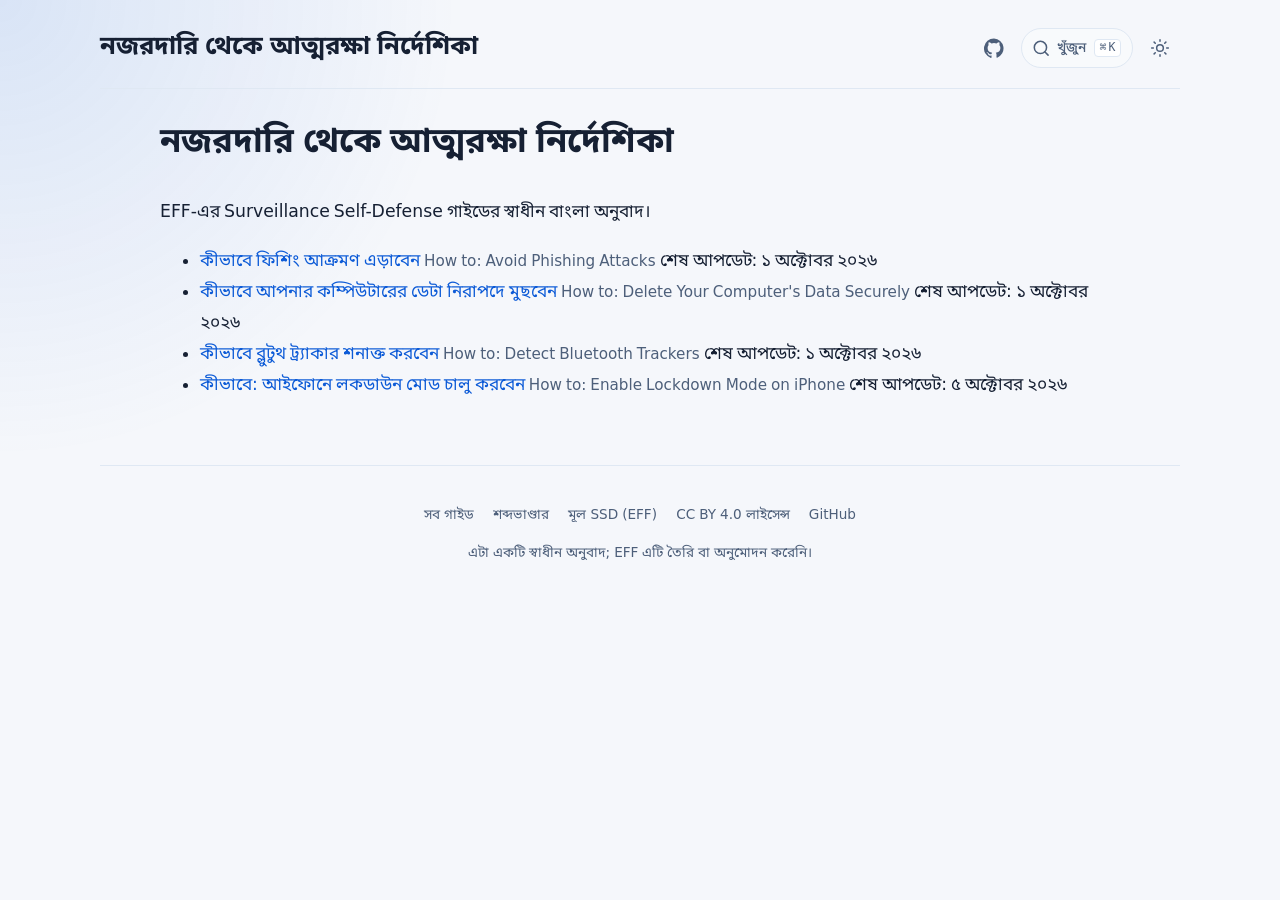
==== ssd/index.html @ c21fb2c7 "Update review and translation date formatting in HTML templates and CSS" ====
<!doctype html>
<html lang="bn">

<head>
  <meta charset="utf-8">
  <meta name="viewport" content="width=device-width, initial-scale=1">
  <title>নজরদারি থেকে আত্মরক্ষা নির্দেশিকা — বাংলা অনুবাদ</title>
  <meta name="description" content="EFF-এর Surveillance Self-Defense নির্দেশিকাগুলোর স্বাধীন বাংলা অনুবাদ।">
  <link rel="canonical" href="https://translation.samin-yasar.dev/ssd/">
  <link rel="stylesheet" href="/assets/style.css">
  <script>
    (() => {
      const savedTheme = localStorage.getItem("theme");
      const prefersDark = window.matchMedia("(prefers-color-scheme: dark)").matches;
      document.documentElement.dataset.theme = savedTheme || (prefersDark ? "dark" : "light");
    })();
  </script>
</head>

<body>
  <a class="skip-link" href="#main">মূল কনটেন্টে যান</a>
  <div class="site-shell">
    <header class="site-header" aria-label="সাইট নেভিগেশন">
      <div class="brand-block">
        <a class="brand" href="/ssd/">নজরদারি থেকে আত্মরক্ষা নির্দেশিকা</a>
      </div>
      <div class="header-actions">
        <a class="icon-link" href="https://github.com/Samin-yasar/translation/tree/main/ssd"
          aria-label="GitHub রিপোজিটরি" title="GitHub রিপোজিটরি">
          <svg viewBox="0 0 24 24" aria-hidden="true">
            <path
              d="M12 .5a12 12 0 0 0-3.79 23.39c.6.11.82-.26.82-.58v-2.25c-3.34.73-4.04-1.61-4.04-1.61-.55-1.39-1.34-1.76-1.34-1.76-1.09-.75.08-.74.08-.74 1.2.09 1.84 1.24 1.84 1.24 1.07 1.84 2.8 1.31 3.48 1 .11-.78.42-1.31.76-1.61-2.67-.3-5.47-1.34-5.47-5.95 0-1.31.47-2.38 1.24-3.22-.13-.3-.54-1.52.12-3.18 0 0 1.01-.32 3.3 1.23a11.5 11.5 0 0 1 6 0c2.29-1.55 3.3-1.23 3.3-1.23.66 1.66.25 2.88.12 3.18.77.84 1.24 1.91 1.24 3.22 0 4.62-2.8 5.64-5.48 5.94.43.37.81 1.1.81 2.22v3.29c0 .32.22.69.83.57A12 12 0 0 0 12 .5Z" />
          </svg>
        </a>
        <button class="theme-toggle" type="button" aria-label="ডার্ক থিম চালু করুন" title="ডার্ক থিম">
          <svg class="theme-icon theme-icon-sun" viewBox="0 0 24 24" aria-hidden="true">
            <circle cx="12" cy="12" r="4" />
            <path
              d="M12 2v2M12 20v2M4.93 4.93l1.41 1.41M17.66 17.66l1.41 1.41M2 12h2M20 12h2M4.93 19.07l1.41-1.41M17.66 6.34l1.41-1.41" />
          </svg>
          <svg class="theme-icon theme-icon-moon" viewBox="0 0 24 24" aria-hidden="true">
            <path d="M20.5 15.5A8.5 8.5 0 0 1 8.5 3.5 8.5 8.5 0 1 0 20.5 15.5Z" />
          </svg>
        </button>
      </div>
    </header>

    <main id="main" class="page-content">
      <h1>নজরদারি থেকে আত্মরক্ষা নির্দেশিকা</h1>
      <p class="intro">EFF-এর Surveillance Self-Defense গাইডের স্বাধীন বাংলা অনুবাদ।</p>

      <ul class="guide-list">
        <li>
          <a href="/ssd/how-avoid-phishing-attacks/">কীভাবে ফিশিং আক্রমণ এড়াবেন</a>
          <span class="english-title">How to: Avoid Phishing Attacks</span>
          <span class="date">শেষ আপডেট: ১ অক্টোবর ২০২৬</span>
        </li>
        <li>
          <a href="/ssd/how-to-delete-your-computers-data-securely/">কীভাবে আপনার কম্পিউটারের ডেটা নিরাপদে মুছবেন</a>
          <span class="english-title">How to: Delete Your Computer's Data Securely</span>
          <span class="date">শেষ আপডেট: ১ অক্টোবর ২০২৬</span>
        </li>
        <li>
          <a href="/ssd/how-to-detect-bluetooth-trackers/">কীভাবে ব্লুটুথ ট্র্যাকার শনাক্ত করবেন</a>
          <span class="english-title">How to: Detect Bluetooth Trackers</span>
          <span class="date">শেষ আপডেট: ১ অক্টোবর ২০২৬</span>
        </li>
        <li>
          <a href="/ssd/how-to-enable-lockdown-mode-on-iphone/">কীভাবে: আইফোনে লকডাউন মোড চালু করবেন</a>
          <span class="english-title">How to: Enable Lockdown Mode on iPhone</span>
          <span class="date">শেষ আপডেট: ৫ অক্টোবর ২০২৬</span>
        </li>
      </ul>
    </main>

    <footer>
      <ul class="footer-nav" aria-label="ফুটার নেভিগেশন">
        <li><a href="/ssd/">সব গাইড</a></li>
        <li><a href="/ssd/glossary/">শব্দভাণ্ডার</a></li>
        <li><a href="https://ssd.eff.org/" rel="noopener noreferrer">মূল SSD (EFF)</a></li>
        <li><a href="https://creativecommons.org/licenses/by/4.0/" rel="noopener noreferrer">CC BY 4.0 লাইসেন্স</a></li>
        <li><a href="https://github.com/Samin-yasar/translation" rel="noopener noreferrer">GitHub</a></li>
      </ul>
      <p>এটা একটি স্বাধীন অনুবাদ; EFF এটি তৈরি বা অনুমোদন করেনি।</p>
    </footer>
  </div>
  <script src="/assets/main.js"></script>
</body>

</html>
---- assets/style.css ----
@font-face {
  font-family: "Noto Sans Bengali";
  src: url("/assets/fonts/noto-sans-bengali.woff2") format("woff2");
  font-display: swap;
  font-style: normal;
  font-weight: 400;
}

@font-face {
  font-family: "Noto Sans Bengali";
  src: url("/assets/fonts/noto-sans-bengali.woff2") format("woff2");
  font-display: swap;
  font-style: normal;
  font-weight: 500;
}

@font-face {
  font-family: "Noto Sans Bengali";
  src: url("/assets/fonts/noto-sans-bengali.woff2") format("woff2");
  font-display: swap;
  font-style: normal;
  font-weight: 600;
}

@font-face {
  font-family: "Noto Sans Bengali";
  src: url("/assets/fonts/noto-sans-bengali.woff2") format("woff2");
  font-display: swap;
  font-style: normal;
  font-weight: 700;
}

:root {
  color-scheme: light;
  --bg: #f5f7fb;
  --bg-strong: #edf3ff;
  --surface: #ffffff;
  --surface-alt: #f8fafc;
  --text: #162033;
  --muted: #4d5f7a;
  --accent: #0d5bd7;
  --accent-strong: #0b43a8;
  --accent-soft: rgba(13, 91, 215, 0.08);
  --rule: #dfe8f3;
  --chip: #ebf1ff;
  --shadow: 0 18px 45px rgba(20, 31, 56, 0.08);
  --body-glow: rgba(13, 91, 215, 0.12);
  --radius: 18px;
  --font-bengali: "Noto Sans Bengali", "Kohinoor Bangla", "Bangla Sangam MN", "Bangla MN", "Nirmala UI", "Vrinda", "Shonar Bangla", system-ui, -apple-system, BlinkMacSystemFont, "Segoe UI", Roboto, sans-serif;
}

:root[data-theme="dark"] {
  color-scheme: dark;
  --bg: #0b0b0c;
  --bg-strong: #141416;
  --surface: #151517;
  --surface-alt: #1c1c1f;
  --text: #f1f1f3;
  --muted: #b6b6bd;
  --accent: #b7bdff;
  --accent-strong: #d4d7ff;
  --accent-soft: rgba(255, 255, 255, 0.08);
  --rule: #35353b;
  --chip: #292930;
  --shadow: 0 18px 45px rgba(0, 0, 0, 0.24);
  --body-glow: rgba(255, 255, 255, 0.035);
}

* { box-sizing: border-box; }

html {
  background: var(--bg);
  scroll-behavior: smooth;
}

body {
  margin: 0;
  color: var(--text);
  background:
    radial-gradient(circle at top left, var(--body-glow), transparent 32%),
    var(--bg);
  font-family: var(--font-bengali);
  font-size: 1.08rem;
  line-height: 1.8;
  text-rendering: optimizeLegibility;
  -webkit-font-smoothing: antialiased;
  -moz-osx-font-smoothing: grayscale;
}

img { max-width: 100%; }

a {
  color: var(--accent);
  text-decoration: none;
}

a:hover { text-decoration: underline; }

a:focus-visible {
  outline: 3px solid var(--accent);
  outline-offset: 3px;
}

.skip-link {
  position: absolute;
  left: -9999px;
  top: 1rem;
  padding: .7rem .9rem;
  background: var(--surface);
  border: 1px solid var(--rule);
  border-radius: 10px;
  z-index: 10;
}
.skip-link:focus { left: 1rem; }

.site-shell {
  max-width: 1120px;
  margin: 0 auto;
  padding: 1.25rem 1.25rem 4rem;
}

.site-header {
  display: flex;
  justify-content: space-between;
  align-items: center;
  gap: 1rem;
  padding: 0.5rem 0 1.25rem;
  border-bottom: 1px solid var(--rule);
}

.header-actions {
  display: flex;
  align-items: center;
  gap: 0.45rem;
}

.icon-link,
.theme-toggle {
  display: inline-flex;
  width: 2.5rem;
  height: 2.5rem;
  align-items: center;
  justify-content: center;
  padding: 0;
  color: var(--muted);
  background: transparent;
  border: 1px solid transparent;
  border-radius: 999px;
  cursor: pointer;
  transition: color 0.2s ease, background 0.2s ease, border-color 0.2s ease;
}

.icon-link:hover,
.theme-toggle:hover {
  color: var(--text);
  background: var(--accent-soft);
  border-color: var(--rule);
  text-decoration: none;
}

.icon-link svg,
.theme-toggle svg {
  width: 1.25rem;
  height: 1.25rem;
  fill: currentColor;
}

.theme-toggle svg {
  fill: none;
  stroke: currentColor;
  stroke-linecap: round;
  stroke-linejoin: round;
  stroke-width: 1.8;
}

.theme-icon-moon { display: none; }
:root[data-theme="dark"] .theme-icon-sun { display: none; }
:root[data-theme="dark"] .theme-icon-moon { display: block; }

.brand-block {
  display: flex;
  flex-direction: column;
  gap: 0.25rem;
}

.brand {
  color: var(--text);
  font-size: clamp(1.2rem, 2vw, 1.9rem);
  font-weight: 700;
  line-height: 1.2;
  text-decoration: none;
}

.tagline {
  margin: 0;
  color: var(--muted);
  font-size: 0.9rem;
}

.site-nav {
  display: flex;
  flex-wrap: wrap;
  gap: 0.8rem;
  align-items: center;
}

.site-nav a {
  color: var(--muted);
  font-size: 0.95rem;
  font-weight: 600;
  padding: 0.5rem 0.8rem;
  border-radius: 999px;
  transition: background 0.2s ease, color 0.2s ease;
}

.site-nav a:hover {
  background: var(--accent-soft);
  color: var(--accent-strong);
  text-decoration: none;
}

.page-content {
  max-width: 960px;
  margin: 0 auto;
}

.hero {
  display: grid;
  grid-template-columns: 1.4fr 0.8fr;
  gap: 2rem;
  padding: 2.5rem 0 1.5rem;
  align-items: center;
}

.hero-copy h1 {
  margin: 0 0 0.8rem;
  font-size: clamp(2.1rem, 4vw, 3.6rem);
  line-height: 1.15;
  letter-spacing: -0.04em;
}

.lead {
  margin: 0;
  color: var(--muted);
  font-size: 1.08rem;
  max-width: 60ch;
}

.hero-panel {
  background: linear-gradient(180deg, var(--surface), var(--surface-alt));
  border: 1px solid var(--rule);
  border-radius: var(--radius);
  box-shadow: var(--shadow);
  padding: 1.2rem 1.25rem;
}

.panel-label {
  display: inline-block;
  margin-bottom: 0.8rem;
  padding: 0.4rem 0.7rem;
  background: var(--chip);
  color: var(--accent-strong);
  border-radius: 999px;
  font-size: 0.8rem;
  font-weight: 700;
}

.hero-panel ul {
  margin: 0;
  padding-left: 1.2rem;
  color: var(--muted);
}

.hero-panel li + li { margin-top: 0.55rem; }

.section {
  padding-top: 2rem;
}

.section-header {
  display: flex;
  justify-content: space-between;
  align-items: end;
  gap: 1rem;
  margin-bottom: 1rem;
}

.section-header h2 {
  margin: 0;
  font-size: clamp(1.6rem, 2vw, 2.1rem);
}

.section-subtitle {
  margin: 0;
  color: var(--muted);
}

.guide-grid {
  display: grid;
  grid-template-columns: repeat(auto-fit, minmax(260px, 1fr));
  gap: 1.1rem;
}

.guide-card {
  display: flex;
  flex-direction: column;
  gap: 0.8rem;
  padding: 1.2rem 1.15rem;
  border: 1px solid var(--rule);
  border-radius: var(--radius);
  background: rgba(255, 255, 255, 0.6);
  box-shadow: 0 10px 24px rgba(14, 29, 53, 0.04);
}

.guide-card-header {
  display: flex;
  justify-content: space-between;
  align-items: center;
  gap: 0.75rem;
}

.pill {
  display: inline-flex;
  align-items: center;
  padding: 0.35rem 0.7rem;
  background: var(--chip);
  color: var(--accent-strong);
  border-radius: 999px;
  font-size: 0.78rem;
  font-weight: 700;
  letter-spacing: 0.01em;
}

.guide-card h3 {
  margin: 0;
  font-size: 1.25rem;
  line-height: 1.4;
}

.english-title {
  margin: 0;
  color: var(--muted);
  font-size: 0.95rem;
}

.guide-card ul {
  margin: 0;
  padding-left: 1.2rem;
  color: var(--muted);
  font-size: 0.92rem;
}

.guide-card li + li { margin-top: 0.4rem; }

.standards-grid {
  display: grid;
  grid-template-columns: 1fr 1fr;
  gap: 1rem;
}

.standard-card {
  padding: 1.2rem 1.15rem;
  border: 1px solid var(--rule);
  border-radius: var(--radius);
  background: var(--surface);
}

.standard-card h3 {
  margin: 0 0 0.5rem;
  font-size: 1.1rem;
}

.standard-card p {
  margin: 0;
  color: var(--muted);
}

.info-callout {
  margin-top: 1.2rem;
  padding: 1.1rem 1.2rem;
  background: var(--surface-alt);
  border: 1px solid var(--rule);
  border-radius: var(--radius);
}

.info-callout h3 {
  margin: 0 0 0.5rem;
}

code,
pre {
  font-family: "SFMono-Regular", "Consolas", monospace;
  font-size: 0.9rem;
}

pre {
  margin: 1rem 0 0;
  padding: 1rem 1.1rem;
  overflow-x: auto;
  border-radius: 12px;
  background: #0f172a;
  color: #e2e8f0;
  border: 1px solid rgba(148, 163, 184, 0.3);
}

main article {
  max-width: 760px;
  margin: 0 auto;
}

article h1,
article h2,
article h3 {
  line-height: 1.35;
  scroll-margin-top: 2rem;
}

article h1 {
  margin: 2.2rem 0 0.9rem;
  font-size: clamp(2rem, 5vw, 3rem);
}

article h2 {
  margin-top: 2.5rem;
  font-size: 1.55rem;
}

article h3 {
  margin-top: 2rem;
  font-size: 1.2rem;
}

.heading-anchor {
  display: inline-block;
  margin-left: 0.35rem;
  color: var(--muted);
  text-decoration: none;
  font-weight: 400;
  font-size: 0.85em;
  opacity: 0;
  transition: opacity 0.15s ease, color 0.15s ease;
  user-select: none;
}

article h1:hover .heading-anchor,
article h2:hover .heading-anchor,
article h3:hover .heading-anchor,
.heading-anchor:focus {
  opacity: 0.75;
}

.heading-anchor:hover {
  opacity: 1;
  color: var(--accent-strong);
  text-decoration: none;
}

@media (hover: none) {
  .heading-anchor {
    opacity: 0.6;
  }
}

.metadata {
  margin: 0 0 2.1rem;
  padding: 1rem 1.15rem;
  background: rgba(13, 91, 215, 0.04);
  border: 1px solid var(--rule);
  border-left: 4px solid var(--accent);
  border-radius: 12px;
  line-height: 1.7;
}

.metadata p { margin: 0.2rem 0; }
.metadata strong { color: var(--text); }

article p,
article ul,
article ol,
article blockquote {
  margin: 1.1rem 0;
}

article ul,
article ol {
  padding-left: 1.4rem;
}

article blockquote {
  margin-left: 0;
  padding: 0.5rem 1rem;
  border-left: 4px solid var(--accent);
  background: rgba(13, 91, 215, 0.04);
  color: var(--muted);
}

/* Callout boxes — EFF SSD-style warning and tip paragraphs */
.callout {
  margin: 1.4rem 0;
  padding: 0.9rem 1.1rem 0.9rem 1rem;
  border-radius: 10px;
  border-left: 4px solid;
  line-height: 1.75;
  font-size: 0.97rem;
}

.callout-label {
  display: inline-flex;
  align-items: center;
  gap: 0.35rem;
  font-size: 0.78rem;
  font-weight: 700;
  letter-spacing: 0.06em;
  text-transform: uppercase;
  margin-bottom: 0.45rem;
}

.callout-label svg {
  width: 0.95rem;
  height: 0.95rem;
  flex-shrink: 0;
}

.callout.warning {
  border-color: #d97706;
  background: rgba(251, 191, 36, 0.07);
  color: var(--text);
}

.callout.warning .callout-label {
  color: #b45309;
}

:root[data-theme="dark"] .callout.warning {
  border-color: #f59e0b;
  background: rgba(245, 158, 11, 0.08);
}

:root[data-theme="dark"] .callout.warning .callout-label {
  color: #fbbf24;
}

.callout.tip {
  border-color: var(--accent);
  background: rgba(13, 91, 215, 0.05);
  color: var(--text);
}

.callout.tip .callout-label {
  color: var(--accent-strong);
}

:root[data-theme="dark"] .callout.tip {
  border-color: var(--accent);
  background: rgba(183, 189, 255, 0.07);
}

:root[data-theme="dark"] .callout.tip .callout-label {
  color: var(--accent);
}

/* Review date meta row & tags */
.meta-group {
  display: flex;
  flex-wrap: wrap;
  align-items: center;
  gap: 0.5rem;
  margin: 0 0 1.5rem;
}

.meta-group .review-meta,
.review-meta {
  display: inline-flex;
  align-items: center;
  gap: 0.5rem;
  margin: 0 0 1.5rem;
  padding: 0.3rem 0.75rem;
  background: var(--surface-alt);
  border: 1px solid var(--rule);
  border-radius: 999px;
  font-size: 0.85rem;
  color: var(--muted);
  line-height: 1.4;
}

.meta-group .review-meta {
  margin: 0;
}

.review-meta strong {
  color: var(--text);
  font-weight: 600;
}

/* Glossary terms — dotted underline on technical terms */
.glossary-term {
  position: relative;
  display: inline;
  border-bottom: 1.5px dotted var(--accent);
  color: inherit;
  text-decoration: none;
  cursor: help;
  transition: color 0.15s ease, border-color 0.15s ease, background-color 0.15s ease;
  border-radius: 2px;
}

.glossary-term:hover,
.glossary-term:focus-visible,
.glossary-term.active {
  border-bottom: 1.5px solid var(--accent);
  color: var(--accent);
  background-color: var(--accent-soft);
  outline: none;
}

/* Floating custom tooltip popover */
.glossary-tooltip {
  position: absolute;
  z-index: 1000;
  max-width: 320px;
  min-width: 180px;
  padding: 0.7rem 0.95rem;
  font-size: 0.88rem;
  line-height: 1.55;
  font-weight: normal;
  font-style: normal;
  color: var(--text);
  background: var(--surface);
  border: 1px solid var(--rule);
  border-radius: 12px;
  box-shadow: 0 12px 35px rgba(0, 0, 0, 0.18);
  pointer-events: auto;
  opacity: 0;
  visibility: hidden;
  transform: translateY(6px) scale(0.98);
  transition: opacity 0.18s cubic-bezier(0.16, 1, 0.3, 1), transform 0.18s cubic-bezier(0.16, 1, 0.3, 1), visibility 0.18s ease;
}

.glossary-tooltip.visible {
  opacity: 1;
  visibility: visible;
  transform: translateY(0) scale(1);
}

.glossary-tooltip::before {
  content: "";
  position: absolute;
  width: 10px;
  height: 10px;
  background: var(--surface);
  border: 1px solid var(--rule);
  transform: rotate(45deg);
}

.glossary-tooltip[data-placement="top"]::before {
  bottom: -6px;
  left: calc(var(--arrow-offset, 50%) - 5px);
  border-top: none;
  border-left: none;
}

.glossary-tooltip[data-placement="bottom"]::before {
  top: -6px;
  left: calc(var(--arrow-offset, 50%) - 5px);
  border-bottom: none;
  border-right: none;
}

.glossary-tooltip-header {
  display: flex;
  align-items: center;
  gap: 0.35rem;
  font-size: 0.76rem;
  font-weight: 700;
  color: var(--accent);
  margin-bottom: 0.3rem;
  letter-spacing: 0.02em;
}

.glossary-tooltip-icon {
  width: 14px;
  height: 14px;
  flex-shrink: 0;
}

.glossary-tooltip-body {
  color: var(--text);
  font-size: 0.88rem;
  line-height: 1.55;
}

.disclaimer {
  margin-top: 3rem;
  padding-top: 1rem;
  border-top: 1px solid var(--rule);
  color: var(--muted);
  font-size: 0.95rem;
}

.pagination {
  display: flex;
  justify-content: space-between;
  gap: 1rem;
  max-width: 760px;
  margin: 2.5rem auto 0;
}

.pagination-top {
  margin-top: 1.5rem;
  margin-bottom: 0.5rem;
}

.pagination a:last-child { text-align: right; }

/* 404 Error Page */
.not-found-page {
  display: flex;
  justify-content: center;
  align-items: center;
  min-height: 55vh;
  padding: 2.5rem 1rem;
}

.not-found-card {
  max-width: 620px;
  width: 100%;
  padding: 2.8rem 2.2rem;
  background: var(--surface);
  border: 1px solid var(--rule);
  border-radius: var(--radius);
  box-shadow: var(--shadow);
  text-align: center;
}

.not-found-badge {
  display: inline-block;
  padding: 0.35rem 0.95rem;
  background: var(--chip);
  color: var(--accent);
  font-size: 0.95rem;
  font-weight: 700;
  border-radius: 999px;
  letter-spacing: 0.04em;
  margin-bottom: 1.2rem;
}

.not-found-title {
  margin: 0 0 0.8rem;
  font-size: clamp(1.8rem, 4vw, 2.4rem);
  line-height: 1.25;
}

.not-found-desc {
  margin: 0 0 1.6rem;
  color: var(--muted);
  font-size: 1.05rem;
  line-height: 1.7;
}

.not-found-en {
  margin: 1.5rem 0 2rem;
  padding-top: 1.4rem;
  border-top: 1px solid var(--rule);
}

.not-found-en-title {
  margin: 0 0 0.4rem;
  font-size: 1.15rem;
  font-weight: 600;
  color: var(--text);
}

.not-found-en p {
  margin: 0;
  color: var(--muted);
  font-size: 0.95rem;
  line-height: 1.6;
}

.not-found-actions {
  display: flex;
  justify-content: center;
  flex-wrap: wrap;
  gap: 0.85rem;
  margin-top: 1.8rem;
}

.btn {
  display: inline-flex;
  align-items: center;
  justify-content: center;
  gap: 0.5rem;
  padding: 0.7rem 1.4rem;
  font-size: 0.98rem;
  font-weight: 600;
  border-radius: 10px;
  text-decoration: none;
  transition: all 0.2s ease;
  cursor: pointer;
}

.btn-primary {
  background: var(--accent);
  color: #ffffff;
  border: 1px solid var(--accent);
}

.btn-primary:hover {
  background: var(--accent-strong);
  border-color: var(--accent-strong);
  color: #ffffff;
  text-decoration: none;
  transform: translateY(-1px);
}

:root[data-theme="dark"] .btn-primary {
  color: #0b0b0c;
  background: var(--accent);
  border-color: var(--accent);
}

:root[data-theme="dark"] .btn-primary:hover {
  background: var(--accent-strong);
  color: #0b0b0c;
  border-color: var(--accent-strong);
}

.btn-outline {
  background: transparent;
  color: var(--text);
  border: 1px solid var(--rule);
}

.btn-outline:hover {
  background: var(--accent-soft);
  border-color: var(--accent);
  color: var(--accent);
  text-decoration: none;
  transform: translateY(-1px);
}

footer {
  margin-top: 4rem;
  padding-top: 1.5rem;
  border-top: 1px solid var(--rule);
  color: var(--muted);
  font-size: 0.85rem;
  line-height: 1.8;
  text-align: center;
}

.footer-nav {
  display: flex;
  justify-content: center;
  flex-wrap: wrap;
  gap: 0.3rem 1.2rem;
  margin-bottom: 0.75rem;
  padding: 0;
  list-style: none;
}

.footer-nav a {
  color: var(--muted);
  text-decoration: none;
  font-size: 0.85rem;
}

.footer-nav a:hover {
  color: var(--accent);
  text-decoration: underline;
}

.footer-sep {
  color: var(--rule);
  user-select: none;
}

@media (max-width: 760px) {
  .hero,
  .standards-grid {
    grid-template-columns: 1fr;
  }

  .site-header {
    flex-direction: column;
    align-items: flex-start;
  }

  .section-header {
    flex-direction: column;
    align-items: flex-start;
  }
}

@media (max-width: 560px) {
  .site-shell { padding-left: 1rem; padding-right: 1rem; }
  .pagination { display: block; }
  .pagination a { display: block; margin: 0.5rem 0; }
  .pagination a:last-child { text-align: left; }
}

/* ─────────────────────────────────────────────────────────────
   Local In-Browser Search Styles (Scoped to SSD)
   ───────────────────────────────────────────────────────────── */

.search-trigger {
  display: inline-flex;
  align-items: center;
  gap: 0.45rem;
  padding: 0.35rem 0.65rem 0.35rem 0.6rem;
  color: var(--muted);
  background: var(--surface-alt);
  border: 1px solid var(--rule);
  border-radius: 999px;
  cursor: pointer;
  font-family: inherit;
  font-size: 0.85rem;
  transition: all 0.2s ease;
  height: 2.5rem;
}

.search-trigger:hover {
  color: var(--text);
  background: var(--accent-soft);
  border-color: var(--accent);
}

.search-trigger svg {
  width: 1.15rem;
  height: 1.15rem;
  stroke: currentColor;
  stroke-width: 2;
  fill: none;
  stroke-linecap: round;
  stroke-linejoin: round;
}

.search-trigger-text {
  font-size: 0.86rem;
  font-weight: 500;
}

.search-hint {
  display: inline-flex;
  align-items: center;
  gap: 2px;
  font-size: 0.72rem;
  color: var(--muted);
  background: var(--surface);
  border: 1px solid var(--rule);
  border-radius: 4px;
  padding: 1px 5px;
  line-height: 1.2;
}

.search-hint kbd {
  font-family: ui-monospace, SFMono-Regular, Menlo, Monaco, Consolas, monospace;
}

@media (max-width: 600px) {
  .search-trigger-text,
  .search-hint {
    display: none;
  }
  .search-trigger {
    width: 2.5rem;
    padding: 0;
    justify-content: center;
  }
}

/* Search Modal Overlay */
.search-modal-backdrop {
  position: fixed;
  inset: 0;
  background: rgba(10, 15, 26, 0.68);
  backdrop-filter: blur(8px);
  -webkit-backdrop-filter: blur(8px);
  z-index: 9999;
  display: flex;
  align-items: flex-start;
  justify-content: center;
  padding: 3.5rem 1rem 1rem;
  opacity: 0;
  visibility: hidden;
  transition: opacity 0.2s ease, visibility 0.2s ease;
}

.search-modal-backdrop.open {
  opacity: 1;
  visibility: visible;
}

.search-modal {
  width: 100%;
  max-width: 640px;
  max-height: calc(100vh - 5.5rem);
  background: var(--surface);
  border: 1px solid var(--rule);
  border-radius: 16px;
  box-shadow: 0 25px 50px -12px rgba(0, 0, 0, 0.35);
  display: flex;
  flex-direction: column;
  overflow: hidden;
  transform: translateY(-10px) scale(0.98);
  transition: transform 0.2s cubic-bezier(0.16, 1, 0.3, 1);
  font-family: var(--font-bengali);
  text-rendering: optimizeLegibility;
  -webkit-font-smoothing: antialiased;
}

.search-modal-backdrop.open .search-modal {
  transform: translateY(0) scale(1);
}

.search-input-wrapper {
  position: relative;
  display: flex;
  align-items: center;
  padding: 0.85rem 1.15rem;
  border-bottom: 1px solid var(--rule);
  gap: 0.75rem;
}

.search-input-icon {
  width: 1.25rem;
  height: 1.25rem;
  color: var(--muted);
  flex-shrink: 0;
  stroke: currentColor;
  stroke-width: 2;
  fill: none;
  stroke-linecap: round;
  stroke-linejoin: round;
}

.search-input {
  flex: 1;
  background: transparent;
  border: none;
  outline: none;
  font-family: inherit;
  font-size: 1.05rem;
  color: var(--text);
  line-height: 1.5;
}

.search-input::placeholder {
  color: var(--muted);
  opacity: 0.7;
}

.search-close-btn {
  background: var(--surface-alt);
  border: 1px solid var(--rule);
  color: var(--muted);
  font-size: 0.76rem;
  padding: 0.25rem 0.5rem;
  border-radius: 6px;
  cursor: pointer;
  line-height: 1;
}

.search-close-btn:hover {
  color: var(--text);
  background: var(--accent-soft);
  border-color: var(--accent);
}

.search-results {
  flex: 1;
  overflow-y: auto;
  padding: 0.5rem;
  margin: 0;
  list-style: none;
  max-height: 440px;
}

.search-item {
  display: block;
  padding: 0.75rem 0.95rem;
  border-radius: 10px;
  text-decoration: none;
  color: var(--text);
  transition: background 0.15s ease;
  margin-bottom: 0.35rem;
  border: 1px solid transparent;
  font-family: inherit;
  text-rendering: optimizeLegibility;
}

.search-item:hover,
.search-item.selected {
  background: var(--accent-soft);
  border-color: var(--rule);
  text-decoration: none;
}

.search-item-header {
  display: flex;
  align-items: center;
  gap: 0.5rem;
  margin-bottom: 0.3rem;
  line-height: 1.4;
}

.search-badge {
  font-size: 0.7rem;
  font-weight: 600;
  padding: 0.15rem 0.45rem;
  border-radius: 6px;
  line-height: 1.2;
}

.search-badge-guide {
  background: rgba(13, 91, 215, 0.14);
  color: var(--accent);
}

.search-badge-section {
  background: rgba(124, 58, 237, 0.14);
  color: #7c3aed;
}
:root[data-theme="dark"] .search-badge-section {
  color: #c4b5fd;
}

.search-badge-glossary {
  background: rgba(16, 185, 129, 0.14);
  color: #059669;
}
:root[data-theme="dark"] .search-badge-glossary {
  color: #6ee7b7;
}

.search-item-title {
  font-weight: 600;
  font-size: 0.98rem;
  color: var(--text);
  flex: 1;
  line-height: 1.45;
  overflow-wrap: break-word;
  word-break: normal;
}

.search-item-parent {
  font-size: 0.78rem;
  color: var(--muted);
  white-space: nowrap;
  line-height: 1.4;
}

.search-item-subtitle {
  font-size: 0.82rem;
  color: var(--muted);
  margin-bottom: 0.25rem;
  line-height: 1.4;
}

.search-item-summary {
  font-size: 0.86rem;
  color: var(--muted);
  line-height: 1.6;
  overflow-wrap: break-word;
  word-break: normal;
}

.search-item mark {
  background: rgba(234, 179, 8, 0.28);
  color: inherit;
  padding: 0.08em 0.25em;
  border-radius: 4px;
  font-weight: 600;
  text-decoration: none;
  font-style: normal;
  display: inline;
  line-height: inherit;
}

:root[data-theme="dark"] .search-item mark {
  background: rgba(234, 179, 8, 0.35);
  color: #fef08a;
}

.search-footer {
  padding: 0.5rem 1rem;
  border-top: 1px solid var(--rule);
  font-size: 0.75rem;
  color: var(--muted);
  display: flex;
  justify-content: space-between;
  align-items: center;
  background: var(--surface-alt);
}

.search-footer-shortcuts {
  display: flex;
  gap: 0.8rem;
}

.search-footer kbd {
  background: var(--surface);
  border: 1px solid var(--rule);
  border-radius: 3px;
  padding: 1px 4px;
  font-size: 0.7rem;
}

.search-empty {
  padding: 2.5rem 1rem;
  text-align: center;
  color: var(--muted);
  font-size: 0.95rem;
  line-height: 1.6;
}
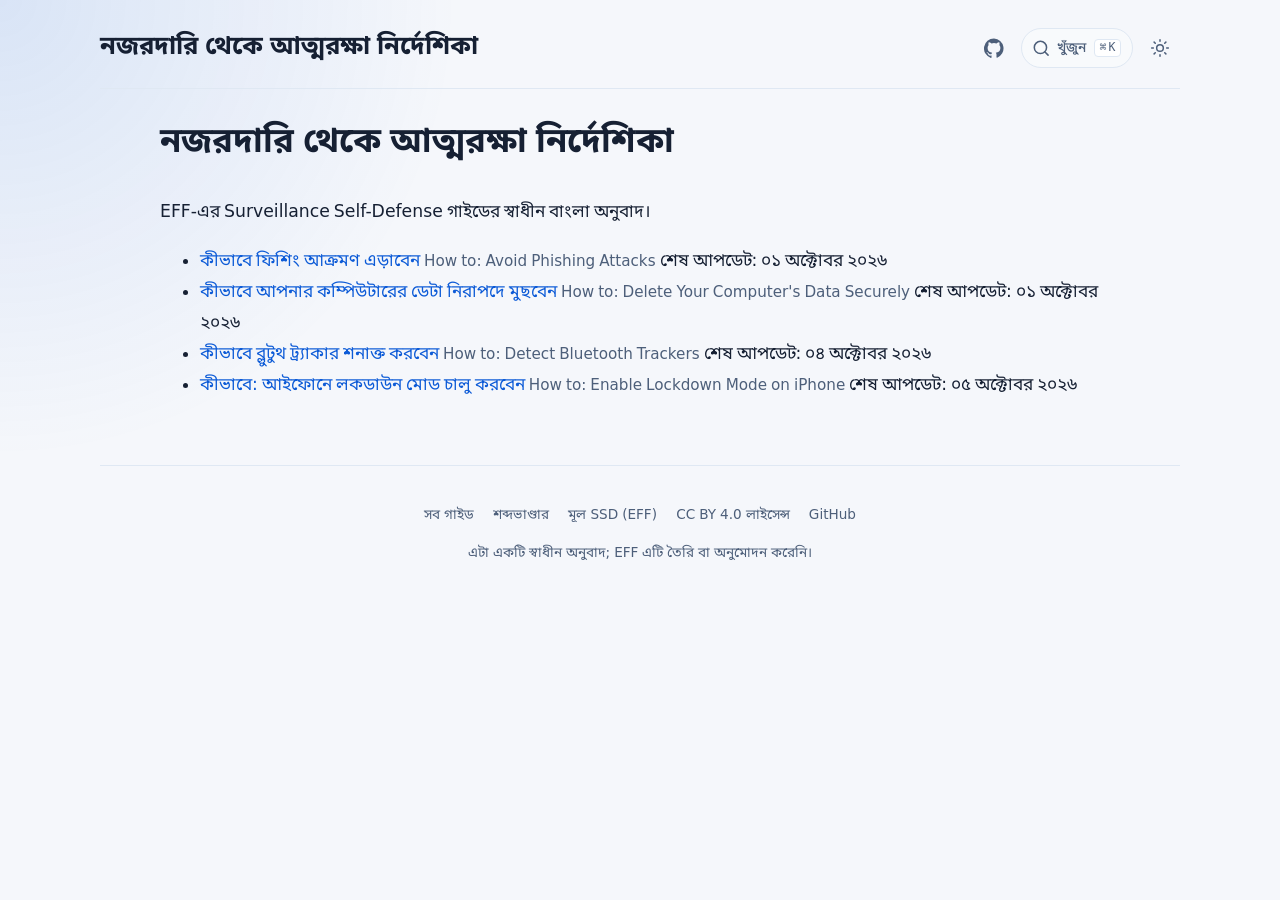
==== commit 246596ec: "Update translation dates for consistency across multiple documents" ====
--- a/ssd/index.html
+++ b/ssd/index.html
@@ -53,22 +53,22 @@
         <li>
           <a href="/ssd/how-avoid-phishing-attacks/">কীভাবে ফিশিং আক্রমণ এড়াবেন</a>
           <span class="english-title">How to: Avoid Phishing Attacks</span>
-          <span class="date">শেষ আপডেট: ১ অক্টোবর ২০২৬</span>
+          <span class="date">শেষ আপডেট: ০১ অক্টোবর ২০২৬</span>
         </li>
         <li>
           <a href="/ssd/how-to-delete-your-computers-data-securely/">কীভাবে আপনার কম্পিউটারের ডেটা নিরাপদে মুছবেন</a>
           <span class="english-title">How to: Delete Your Computer's Data Securely</span>
-          <span class="date">শেষ আপডেট: ১ অক্টোবর ২০২৬</span>
+          <span class="date">শেষ আপডেট: ০১ অক্টোবর ২০২৬</span>
         </li>
         <li>
           <a href="/ssd/how-to-detect-bluetooth-trackers/">কীভাবে ব্লুটুথ ট্র্যাকার শনাক্ত করবেন</a>
           <span class="english-title">How to: Detect Bluetooth Trackers</span>
-          <span class="date">শেষ আপডেট: ১ অক্টোবর ২০২৬</span>
+          <span class="date">শেষ আপডেট: ০৪ অক্টোবর ২০২৬</span>
         </li>
         <li>
           <a href="/ssd/how-to-enable-lockdown-mode-on-iphone/">কীভাবে: আইফোনে লকডাউন মোড চালু করবেন</a>
           <span class="english-title">How to: Enable Lockdown Mode on iPhone</span>
-          <span class="date">শেষ আপডেট: ৫ অক্টোবর ২০২৬</span>
+          <span class="date">শেষ আপডেট: ০৫ অক্টোবর ২০২৬</span>
         </li>
       </ul>
     </main>
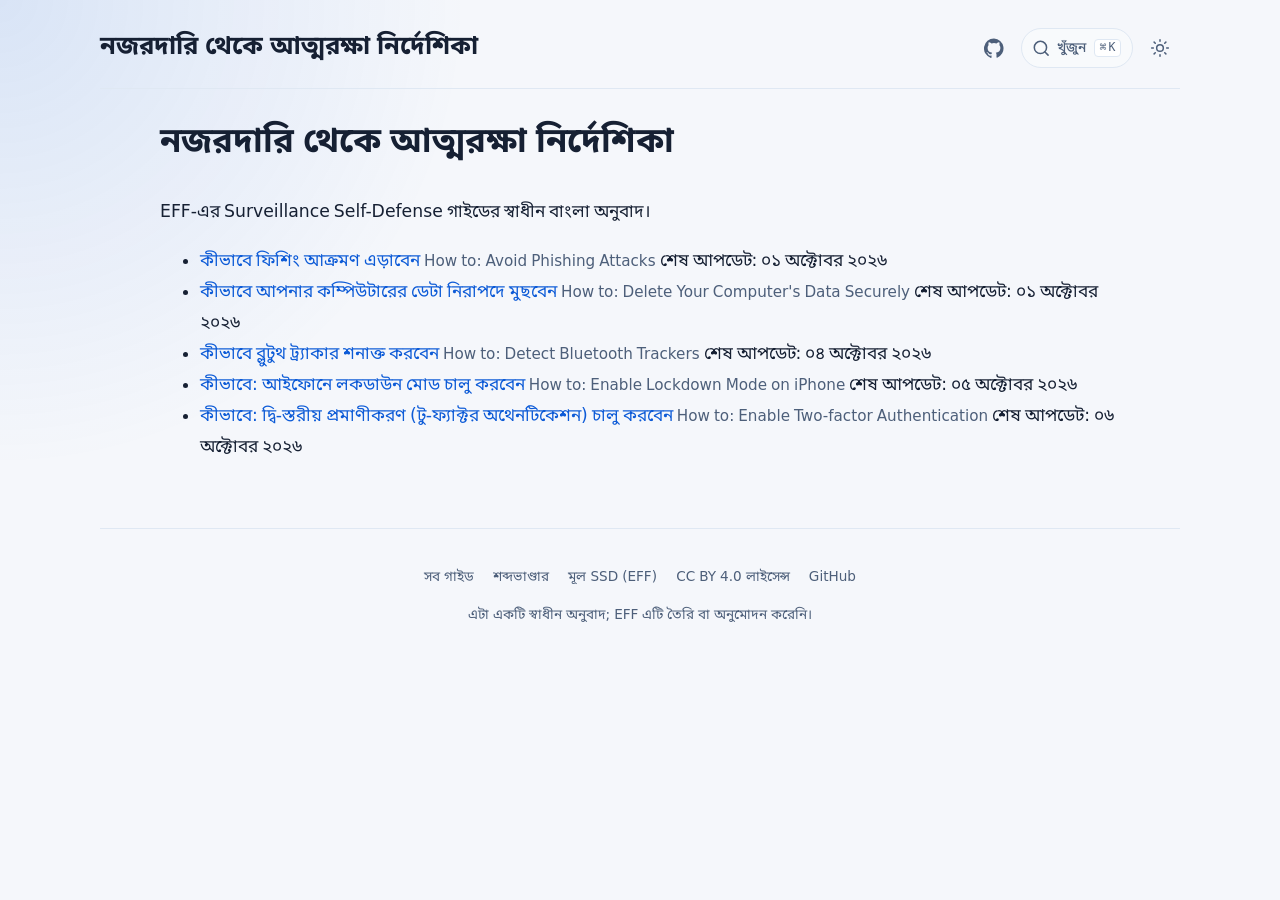
==== commit a6a6652c: "Add Bengali translation of "How to: Enable Two-factor Authentication" guide" ====
--- a/ssd/index.html
+++ b/ssd/index.html
@@ -70,6 +70,11 @@
           <span class="english-title">How to: Enable Lockdown Mode on iPhone</span>
           <span class="date">শেষ আপডেট: ০৫ অক্টোবর ২০২৬</span>
         </li>
+        <li>
+          <a href="/ssd/how-enable-two-factor-authentication/">কীভাবে: দ্বি-স্তরীয় প্রমাণীকরণ (টু-ফ্যাক্টর অথেনটিকেশন) চালু করবেন</a>
+          <span class="english-title">How to: Enable Two-factor Authentication</span>
+          <span class="date">শেষ আপডেট: ০৬ অক্টোবর ২০২৬</span>
+        </li>
       </ul>
     </main>
 
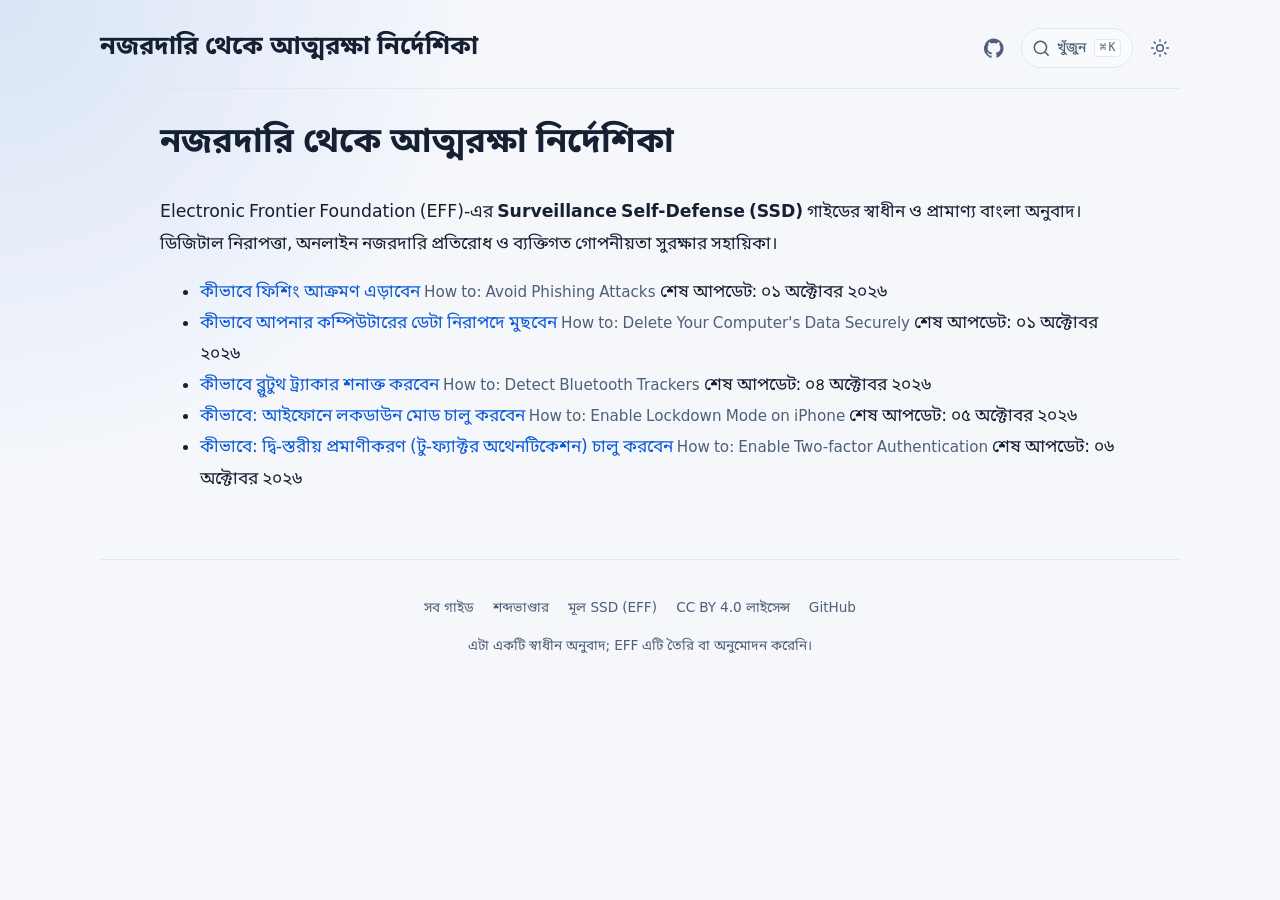
==== commit 8055b94e: "Enhance Bengali translations for SSD guides with improved metadata and descriptions - Updated metada" ====
--- a/ssd/index.html
+++ b/ssd/index.html
@@ -4,10 +4,122 @@
 <head>
   <meta charset="utf-8">
   <meta name="viewport" content="width=device-width, initial-scale=1">
-  <title>নজরদারি থেকে আত্মরক্ষা নির্দেশিকা — বাংলা অনুবাদ</title>
-  <meta name="description" content="EFF-এর Surveillance Self-Defense নির্দেশিকাগুলোর স্বাধীন বাংলা অনুবাদ।">
+  <meta http-equiv="content-language" content="bn">
+  <title>নজরদারি থেকে আত্মরক্ষা নির্দেশিকা (Surveillance Self-Defense) — SSD বাংলা অনুবাদ</title>
+  <meta name="description"
+    content="ইলেকট্রনিক ফ্রন্টিয়ার ফাউন্ডেশন (EFF)-এর Surveillance Self-Defense (SSD) গাইডের প্রামাণ্য বাংলা অনুবাদ। ফিশিং প্রতিরোধ, ডেটা মুছে ফেলা, ব্লুটুথ ট্র্যাকার শনাক্তকরণ, আইফোন লকডাউন মোড ও টু-ফ্যাক্টর অথেনটিকেশন (2FA)-এর পূর্ণাঙ্গ সহায়িকা।">
+  <meta name="keywords"
+    content="নজরদারি থেকে আত্মরক্ষা, নজরদারি থেকে আত্মরক্ষা নির্দেশিকা, Surveillance Self-Defense, SSD Bengali Translation, SSD Bengali, Surveillance Self Defense Bangla, EFF SSD Bangla, ডিজিটাল নিরাপত্তা বাংলা, সাইবার নিরাপত্তা নির্দেশিকা, ফিশিং প্রতিরোধ, টু-ফ্যাক্টর প্রমাণীকরণ, ব্লুটুথ ট্র্যাকার শনাক্ত, আইফোন লকডাউন মোড, ডেটা মুছে ফেলা, privacy guides bengali, cyber security bengali">
+  <meta name="author" content="Electronic Frontier Foundation (EFF), অনুবাদক: সামিন ইয়াসার">
+  <meta name="robots" content="index, follow, max-snippet:-1, max-image-preview:large, max-video-preview:-1">
   <link rel="canonical" href="https://translation.samin-yasar.dev/ssd/">
+  <link rel="alternate" hreflang="bn" href="https://translation.samin-yasar.dev/ssd/">
+  <link rel="alternate" hreflang="en" href="https://ssd.eff.org/">
   <link rel="stylesheet" href="/assets/style.css">
+
+  <meta property="og:site_name" content="নজরদারি থেকে আত্মরক্ষা নির্দেশিকা — SSD বাংলা অনুবাদ">
+  <meta property="og:type" content="website">
+  <meta property="og:title" content="নজরদারি থেকে আত্মরক্ষা নির্দেশিকা (Surveillance Self-Defense) — SSD বাংলা অনুবাদ">
+  <meta property="og:description"
+    content="EFF-এর Surveillance Self-Defense নির্দেশিকাগুলোর স্বাধীন ও প্রামাণ্য বাংলা অনুবাদ। ডিজিটাল নিরাপত্তা ও নজরদারি প্রতিরোধ বিষয়ক উন্মুক্ত সহায়িকা।">
+  <meta property="og:url" content="https://translation.samin-yasar.dev/ssd/">
+  <meta property="og:locale" content="bn_BD">
+
+  <meta name="twitter:card" content="summary">
+  <meta name="twitter:title" content="নজরদারি থেকে আত্মরক্ষা নির্দেশিকা (Surveillance Self-Defense) — SSD বাংলা অনুবাদ">
+  <meta name="twitter:description"
+    content="EFF-এর Surveillance Self-Defense নির্দেশিকাগুলোর স্বাধীন ও প্রামাণ্য বাংলা অনুবাদ। ডিজিটাল নিরাপত্তা ও নজরদারি প্রতিরোধ বিষয়ক উন্মুক্ত সহায়িকা।">
+
+  <script type="application/ld+json">
+    {
+      "@context": "https://schema.org",
+      "@graph": [
+        {
+          "@type": "WebSite",
+          "@id": "https://translation.samin-yasar.dev/#website",
+          "url": "https://translation.samin-yasar.dev/",
+          "name": "নজরদারি থেকে আত্মরক্ষা নির্দেশিকা — SSD বাংলা অনুবাদ",
+          "alternateName": [
+            "Surveillance Self-Defense Bengali Translation",
+            "SSD Bengali Translation",
+            "SSD Bengali",
+            "Surveillance Self-Defense বাংলা অনুবাদ",
+            "নজরদারি থেকে আত্মরক্ষা (SSD বাংলা)",
+            "EFF SSD Bangla",
+            "EFF Surveillance Self-Defense in Bengali",
+            "ডিজিটাল নিরাপত্তা ও নজরদারি থেকে আত্মরক্ষা নির্দেশিকা"
+          ],
+          "description": "ইলেকট্রনিক ফ্রন্টিয়ার ফাউন্ডেশন (EFF)-এর Surveillance Self-Defense (SSD) গাইডের স্বাধীন ও প্রামাণ্য বাংলা অনুবাদ।",
+          "inLanguage": "bn",
+          "publisher": {
+            "@type": "Organization",
+            "name": "Surveillance Self-Defense Bengali Translation",
+            "url": "https://translation.samin-yasar.dev/"
+          }
+        },
+        {
+          "@type": "CollectionPage",
+          "@id": "https://translation.samin-yasar.dev/ssd/#webpage",
+          "url": "https://translation.samin-yasar.dev/ssd/",
+          "name": "নজরদারি থেকে আত্মরক্ষা নির্দেশিকা (Surveillance Self-Defense) — SSD বাংলা অনুবাদ",
+          "description": "EFF-এর Surveillance Self-Defense নির্দেশিকাগুলোর স্বাধীন বাংলা অনুবাদ।",
+          "isPartOf": {
+            "@id": "https://translation.samin-yasar.dev/#website"
+          },
+          "inLanguage": "bn",
+          "hasPart": [
+            {
+              "@type": "TechArticle",
+              "name": "কীভাবে ফিশিং আক্রমণ এড়াবেন",
+              "headline": "কীভাবে ফিশিং আক্রমণ এড়াবেন — বাংলা অনুবাদ",
+              "alternateName": ["How to Avoid Phishing Attacks in Bengali", "ফিশিং আক্রমণ এড়ানোর নিয়ম"],
+              "url": "https://translation.samin-yasar.dev/ssd/how-avoid-phishing-attacks/"
+            },
+            {
+              "@type": "TechArticle",
+              "name": "কীভাবে আপনার কম্পিউটারের ডেটা নিরাপদে মুছবেন",
+              "headline": "কীভাবে আপনার কম্পিউটারের ডেটা নিরাপদে মুছবেন — বাংলা অনুবাদ",
+              "alternateName": ["How to Delete Your Computer's Data Securely in Bengali", "কম্পিউটারের ডেটা নিরাপদে মোছার উপায়"],
+              "url": "https://translation.samin-yasar.dev/ssd/how-to-delete-your-computers-data-securely/"
+            },
+            {
+              "@type": "TechArticle",
+              "name": "কীভাবে ব্লুটুথ ট্র্যাকার শনাক্ত করবেন",
+              "headline": "কীভাবে ব্লুটুথ ট্র্যাকার শনাক্ত করবেন — বাংলা অনুবাদ",
+              "alternateName": ["How to Detect Bluetooth Trackers in Bengali", "ব্লুটুথ ট্র্যাকার শনাক্ত করার নিয়ম"],
+              "url": "https://translation.samin-yasar.dev/ssd/how-to-detect-bluetooth-trackers/"
+            },
+            {
+              "@type": "TechArticle",
+              "name": "কীভাবে: আইফোনে লকডাউন মোড চালু করবেন",
+              "headline": "কীভাবে: আইফোনে লকডাউন মোড চালু করবেন — বাংলা অনুবাদ",
+              "alternateName": ["How to Enable Lockdown Mode on iPhone in Bengali", "আইফোনে লকডাউন মোড চালু করার গাইড"],
+              "url": "https://translation.samin-yasar.dev/ssd/how-to-enable-lockdown-mode-on-iphone/"
+            },
+            {
+              "@type": "TechArticle",
+              "name": "কীভাবে: দ্বি-স্তরীয় প্রমাণীকরণ (টু-ফ্যাক্টর অথেনটিকেশন) চালু করবেন",
+              "headline": "কীভাবে: দ্বি-স্তরীয় প্রমাণীকরণ (টু-ফ্যাক্টর অথেনটিকেশন) চালু করবেন — বাংলা অনুবাদ",
+              "alternateName": ["How to Enable Two-factor Authentication in Bengali", "টু-ফ্যাক্টর অথেনটিকেশন চালু করার নিয়ম"],
+              "url": "https://translation.samin-yasar.dev/ssd/how-enable-two-factor-authentication/"
+            }
+          ]
+        },
+        {
+          "@type": "BreadcrumbList",
+          "itemListElement": [
+            {
+              "@type": "ListItem",
+              "position": 1,
+              "name": "হোম",
+              "item": "https://translation.samin-yasar.dev/ssd/"
+            }
+          ]
+        }
+      ]
+    }
+  </script>
+
   <script>
     (() => {
       const savedTheme = localStorage.getItem("theme");
@@ -47,7 +159,7 @@
 
     <main id="main" class="page-content">
       <h1>নজরদারি থেকে আত্মরক্ষা নির্দেশিকা</h1>
-      <p class="intro">EFF-এর Surveillance Self-Defense গাইডের স্বাধীন বাংলা অনুবাদ।</p>
+      <p class="intro">Electronic Frontier Foundation (EFF)-এর <strong>Surveillance Self-Defense (SSD)</strong> গাইডের স্বাধীন ও প্রামাণ্য বাংলা অনুবাদ। ডিজিটাল নিরাপত্তা, অনলাইন নজরদারি প্রতিরোধ ও ব্যক্তিগত গোপনীয়তা সুরক্ষার সহায়িকা।</p>
 
       <ul class="guide-list">
         <li>
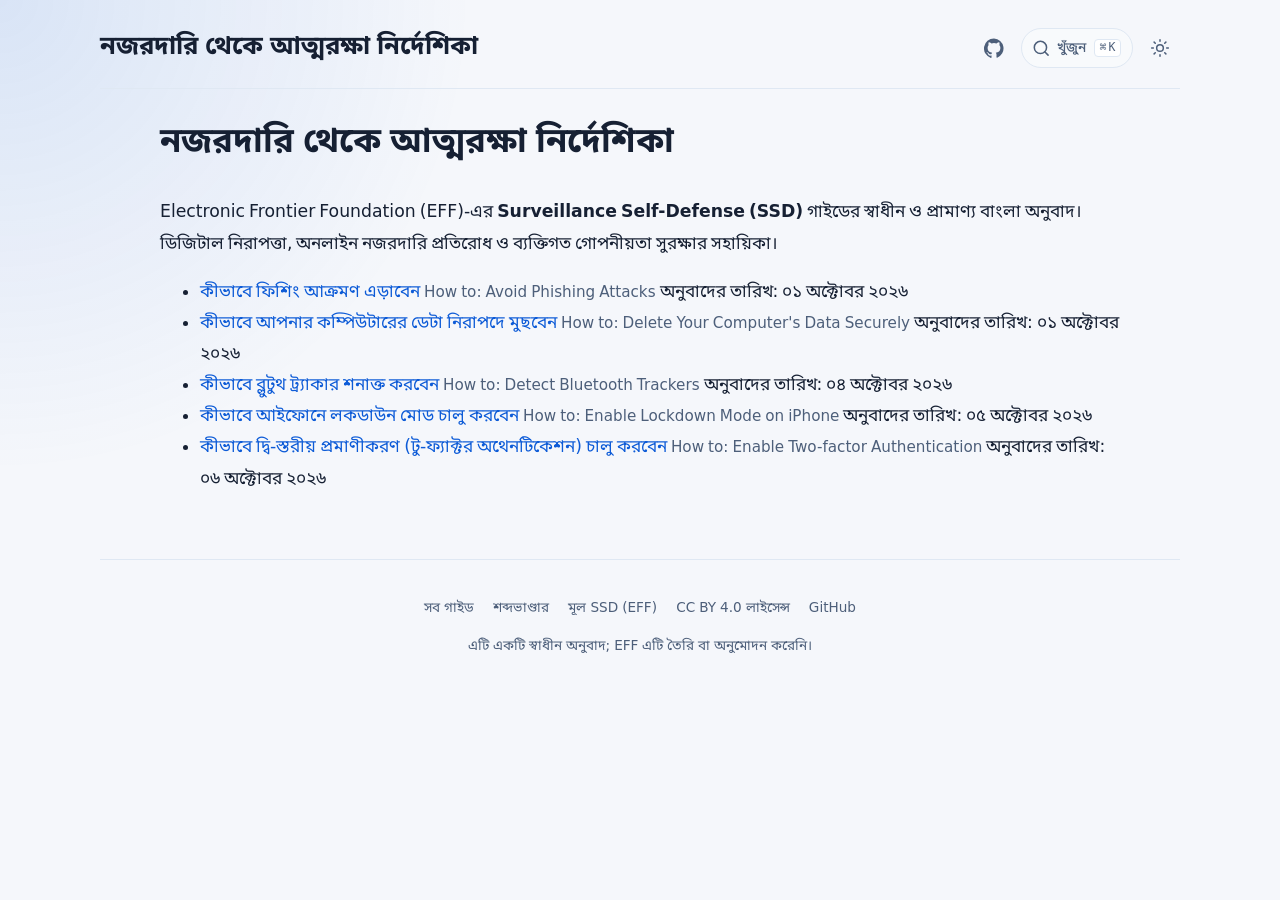
==== commit 2c6cfad3: "feat: update HTML templates and translated security guide pages" ====
--- a/ssd/index.html
+++ b/ssd/index.html
@@ -91,15 +91,15 @@
             },
             {
               "@type": "TechArticle",
-              "name": "কীভাবে: আইফোনে লকডাউন মোড চালু করবেন",
-              "headline": "কীভাবে: আইফোনে লকডাউন মোড চালু করবেন — বাংলা অনুবাদ",
+              "name": "কীভাবে আইফোনে লকডাউন মোড চালু করবেন",
+              "headline": "কীভাবে আইফোনে লকডাউন মোড চালু করবেন — বাংলা অনুবাদ",
               "alternateName": ["How to Enable Lockdown Mode on iPhone in Bengali", "আইফোনে লকডাউন মোড চালু করার গাইড"],
               "url": "https://translation.samin-yasar.dev/ssd/how-to-enable-lockdown-mode-on-iphone/"
             },
             {
               "@type": "TechArticle",
-              "name": "কীভাবে: দ্বি-স্তরীয় প্রমাণীকরণ (টু-ফ্যাক্টর অথেনটিকেশন) চালু করবেন",
-              "headline": "কীভাবে: দ্বি-স্তরীয় প্রমাণীকরণ (টু-ফ্যাক্টর অথেনটিকেশন) চালু করবেন — বাংলা অনুবাদ",
+              "name": "কীভাবে দ্বি-স্তরীয় প্রমাণীকরণ (টু-ফ্যাক্টর অথেনটিকেশন) চালু করবেন",
+              "headline": "কীভাবে দ্বি-স্তরীয় প্রমাণীকরণ (টু-ফ্যাক্টর অথেনটিকেশন) চালু করবেন — বাংলা অনুবাদ",
               "alternateName": ["How to Enable Two-factor Authentication in Bengali", "টু-ফ্যাক্টর অথেনটিকেশন চালু করার নিয়ম"],
               "url": "https://translation.samin-yasar.dev/ssd/how-enable-two-factor-authentication/"
             }
@@ -165,27 +165,27 @@
         <li>
           <a href="/ssd/how-avoid-phishing-attacks/">কীভাবে ফিশিং আক্রমণ এড়াবেন</a>
           <span class="english-title">How to: Avoid Phishing Attacks</span>
-          <span class="date">শেষ আপডেট: ০১ অক্টোবর ২০২৬</span>
+          <span class="date">অনুবাদের তারিখ: ০১ অক্টোবর ২০২৬</span>
         </li>
         <li>
           <a href="/ssd/how-to-delete-your-computers-data-securely/">কীভাবে আপনার কম্পিউটারের ডেটা নিরাপদে মুছবেন</a>
           <span class="english-title">How to: Delete Your Computer's Data Securely</span>
-          <span class="date">শেষ আপডেট: ০১ অক্টোবর ২০২৬</span>
+          <span class="date">অনুবাদের তারিখ: ০১ অক্টোবর ২০২৬</span>
         </li>
         <li>
           <a href="/ssd/how-to-detect-bluetooth-trackers/">কীভাবে ব্লুটুথ ট্র্যাকার শনাক্ত করবেন</a>
           <span class="english-title">How to: Detect Bluetooth Trackers</span>
-          <span class="date">শেষ আপডেট: ০৪ অক্টোবর ২০২৬</span>
-        </li>
-        <li>
-          <a href="/ssd/how-to-enable-lockdown-mode-on-iphone/">কীভাবে: আইফোনে লকডাউন মোড চালু করবেন</a>
+          <span class="date">অনুবাদের তারিখ: ০৪ অক্টোবর ২০২৬</span>
+        </li>
+        <li>
+          <a href="/ssd/how-to-enable-lockdown-mode-on-iphone/">কীভাবে আইফোনে লকডাউন মোড চালু করবেন</a>
           <span class="english-title">How to: Enable Lockdown Mode on iPhone</span>
-          <span class="date">শেষ আপডেট: ০৫ অক্টোবর ২০২৬</span>
-        </li>
-        <li>
-          <a href="/ssd/how-enable-two-factor-authentication/">কীভাবে: দ্বি-স্তরীয় প্রমাণীকরণ (টু-ফ্যাক্টর অথেনটিকেশন) চালু করবেন</a>
+          <span class="date">অনুবাদের তারিখ: ০৫ অক্টোবর ২০২৬</span>
+        </li>
+        <li>
+          <a href="/ssd/how-enable-two-factor-authentication/">কীভাবে দ্বি-স্তরীয় প্রমাণীকরণ (টু-ফ্যাক্টর অথেনটিকেশন) চালু করবেন</a>
           <span class="english-title">How to: Enable Two-factor Authentication</span>
-          <span class="date">শেষ আপডেট: ০৬ অক্টোবর ২০২৬</span>
+          <span class="date">অনুবাদের তারিখ: ০৬ অক্টোবর ২০২৬</span>
         </li>
       </ul>
     </main>
@@ -198,7 +198,7 @@
         <li><a href="https://creativecommons.org/licenses/by/4.0/" rel="noopener noreferrer">CC BY 4.0 লাইসেন্স</a></li>
         <li><a href="https://github.com/Samin-yasar/translation" rel="noopener noreferrer">GitHub</a></li>
       </ul>
-      <p>এটা একটি স্বাধীন অনুবাদ; EFF এটি তৈরি বা অনুমোদন করেনি।</p>
+      <p>এটি একটি স্বাধীন অনুবাদ; EFF এটি তৈরি বা অনুমোদন করেনি।</p>
     </footer>
   </div>
   <script src="/assets/main.js"></script>
--- a/assets/style.css
+++ b/assets/style.css
@@ -1214,3 +1214,313 @@
   line-height: 1.6;
 }
 
+/* ==========================================================================
+   Catalogue Page
+   ========================================================================== */
+
+.catalogue-shell {
+  max-width: 900px;
+}
+
+.catalogue-header {
+  margin: 2.5rem 0 2rem;
+}
+
+.catalogue-title-wrap {
+  display: flex;
+  align-items: center;
+  gap: 0.85rem;
+  margin-bottom: 0.35rem;
+}
+
+.catalogue-title {
+  margin: 0;
+  font-size: clamp(1.6rem, 3.2vw, 2.1rem);
+  font-weight: 700;
+  letter-spacing: -0.015em;
+  line-height: 1.25;
+}
+
+.catalogue-count {
+  display: inline-flex;
+  align-items: center;
+  padding: 0.2rem 0.65rem;
+  background: var(--accent-soft);
+  color: var(--accent);
+  border: 1px solid var(--rule);
+  border-radius: 999px;
+  font-size: 0.82rem;
+  font-weight: 600;
+}
+
+.catalogue-sub {
+  margin: 0.4rem 0 0;
+  color: var(--muted);
+  font-size: 1rem;
+  line-height: 1.6;
+}
+
+.catalogue-list {
+  display: flex;
+  flex-direction: column;
+  gap: 1.35rem;
+}
+
+.catalogue-card {
+  position: relative;
+  background: var(--surface);
+  border: 1px solid var(--rule);
+  border-radius: 16px;
+  padding: 1.6rem 1.8rem;
+  transition: border-color 0.2s ease, box-shadow 0.2s ease, transform 0.2s ease;
+  display: flex;
+  flex-direction: column;
+}
+
+.catalogue-card:hover {
+  border-color: var(--accent);
+  box-shadow: var(--shadow);
+  transform: translateY(-2px);
+}
+
+.catalogue-card-top {
+  display: flex;
+  justify-content: space-between;
+  align-items: center;
+  flex-wrap: wrap;
+  gap: 0.5rem;
+  margin-bottom: 0.85rem;
+}
+
+.catalogue-card-path {
+  display: inline-flex;
+  align-items: center;
+  gap: 0.55rem;
+}
+
+.catalogue-card-path code {
+  font-family: "SFMono-Regular", "Consolas", Menlo, monospace;
+  font-size: 0.85rem;
+  font-weight: 600;
+  color: var(--accent);
+  background: var(--surface-alt);
+  padding: 0.18rem 0.55rem;
+  border-radius: 6px;
+  border: 1px solid var(--rule);
+}
+
+.catalogue-badge-active {
+  display: inline-flex;
+  align-items: center;
+  gap: 0.35rem;
+  font-size: 0.78rem;
+  font-weight: 600;
+  color: #15803d;
+  background: rgba(34, 197, 94, 0.12);
+  border: 1px solid rgba(34, 197, 94, 0.25);
+  padding: 0.15rem 0.55rem;
+  border-radius: 999px;
+}
+
+:root[data-theme="dark"] .catalogue-badge-active {
+  color: #86efac;
+  background: rgba(34, 197, 94, 0.16);
+  border-color: rgba(34, 197, 94, 0.35);
+}
+
+.catalogue-badge-dot {
+  width: 6px;
+  height: 6px;
+  border-radius: 999px;
+  background: currentColor;
+}
+
+.catalogue-source {
+  color: var(--muted);
+  font-size: 0.86rem;
+  font-weight: 500;
+}
+
+.catalogue-card-title {
+  margin: 0 0 0.25rem;
+  font-size: clamp(1.25rem, 2.2vw, 1.45rem);
+  font-weight: 700;
+  line-height: 1.35;
+}
+
+.catalogue-card-title a {
+  color: var(--text);
+  text-decoration: none;
+}
+
+.catalogue-card-title a:hover {
+  color: var(--accent);
+  text-decoration: none;
+}
+
+.catalogue-card-en {
+  margin: 0 0 0.85rem;
+  color: var(--muted);
+  font-size: 0.92rem;
+  font-weight: 500;
+}
+
+.catalogue-card-desc {
+  margin: 0 0 1.25rem;
+  color: var(--muted);
+  font-size: 0.96rem;
+  line-height: 1.7;
+}
+
+.catalogue-card-meta {
+  display: flex;
+  justify-content: space-between;
+  align-items: center;
+  flex-wrap: wrap;
+  gap: 0.9rem;
+  padding-top: 1.1rem;
+  border-top: 1px solid var(--rule);
+  margin-top: auto;
+}
+
+.catalogue-tags {
+  display: flex;
+  flex-wrap: wrap;
+  align-items: center;
+  gap: 0.45rem;
+}
+
+.catalogue-tag {
+  display: inline-flex;
+  align-items: center;
+  padding: 0.2rem 0.6rem;
+  font-size: 0.78rem;
+  color: var(--muted);
+  background: var(--surface-alt);
+  border: 1px solid var(--rule);
+  border-radius: 6px;
+  font-weight: 500;
+}
+
+.catalogue-link-btn {
+  display: inline-flex;
+  align-items: center;
+  gap: 0.45rem;
+  padding: 0.45rem 0.95rem;
+  border-radius: 8px;
+  background: var(--accent-soft);
+  color: var(--accent);
+  font-size: 0.9rem;
+  font-weight: 600;
+  text-decoration: none;
+  border: 1px solid transparent;
+  transition: all 0.2s ease;
+}
+
+.catalogue-link-btn:hover {
+  background: var(--accent);
+  color: #ffffff;
+  border-color: var(--accent);
+  text-decoration: none;
+}
+
+:root[data-theme="dark"] .catalogue-link-btn:hover {
+  background: var(--accent);
+  color: #0b0b0c;
+  border-color: var(--accent);
+}
+
+.catalogue-link-btn svg {
+  transition: transform 0.2s ease;
+}
+
+.catalogue-link-btn:hover svg {
+  transform: translateX(3px);
+}
+
+.catalogue-card-future {
+  background: var(--surface-alt);
+  border: 1px dashed var(--rule);
+  border-radius: 16px;
+  padding: 1.4rem 1.8rem;
+  display: flex;
+  justify-content: space-between;
+  align-items: center;
+  flex-wrap: wrap;
+  gap: 1.1rem;
+  transition: border-color 0.2s ease;
+}
+
+.catalogue-card-future:hover {
+  border-color: var(--muted);
+  transform: none;
+  box-shadow: none;
+}
+
+.catalogue-future-badge {
+  display: inline-block;
+  margin-bottom: 0.35rem;
+  font-size: 0.75rem;
+  font-weight: 600;
+  text-transform: uppercase;
+  letter-spacing: 0.04em;
+  color: var(--muted);
+}
+
+.catalogue-future-title {
+  margin: 0 0 0.25rem;
+  font-size: 1.05rem;
+  font-weight: 600;
+  color: var(--text);
+}
+
+.catalogue-future-desc {
+  margin: 0;
+  color: var(--muted);
+  font-size: 0.88rem;
+  line-height: 1.6;
+}
+
+.catalogue-future-link {
+  display: inline-flex;
+  align-items: center;
+  gap: 0.4rem;
+  color: var(--accent);
+  font-size: 0.88rem;
+  font-weight: 600;
+  text-decoration: none;
+  padding: 0.4rem 0.8rem;
+  border-radius: 8px;
+  border: 1px solid var(--rule);
+  background: var(--surface);
+  white-space: nowrap;
+  transition: all 0.2s ease;
+}
+
+.catalogue-future-link:hover {
+  border-color: var(--accent);
+  text-decoration: none;
+  transform: translateY(-1px);
+}
+
+@media (max-width: 640px) {
+  .catalogue-card {
+    padding: 1.25rem 1.2rem;
+  }
+  .catalogue-card-meta {
+    flex-direction: column;
+    align-items: flex-start;
+  }
+  .catalogue-link-btn {
+    width: 100%;
+    justify-content: center;
+  }
+  .catalogue-card-future {
+    padding: 1.2rem 1.2rem;
+  }
+  .catalogue-future-link {
+    width: 100%;
+    justify-content: center;
+  }
+}
+
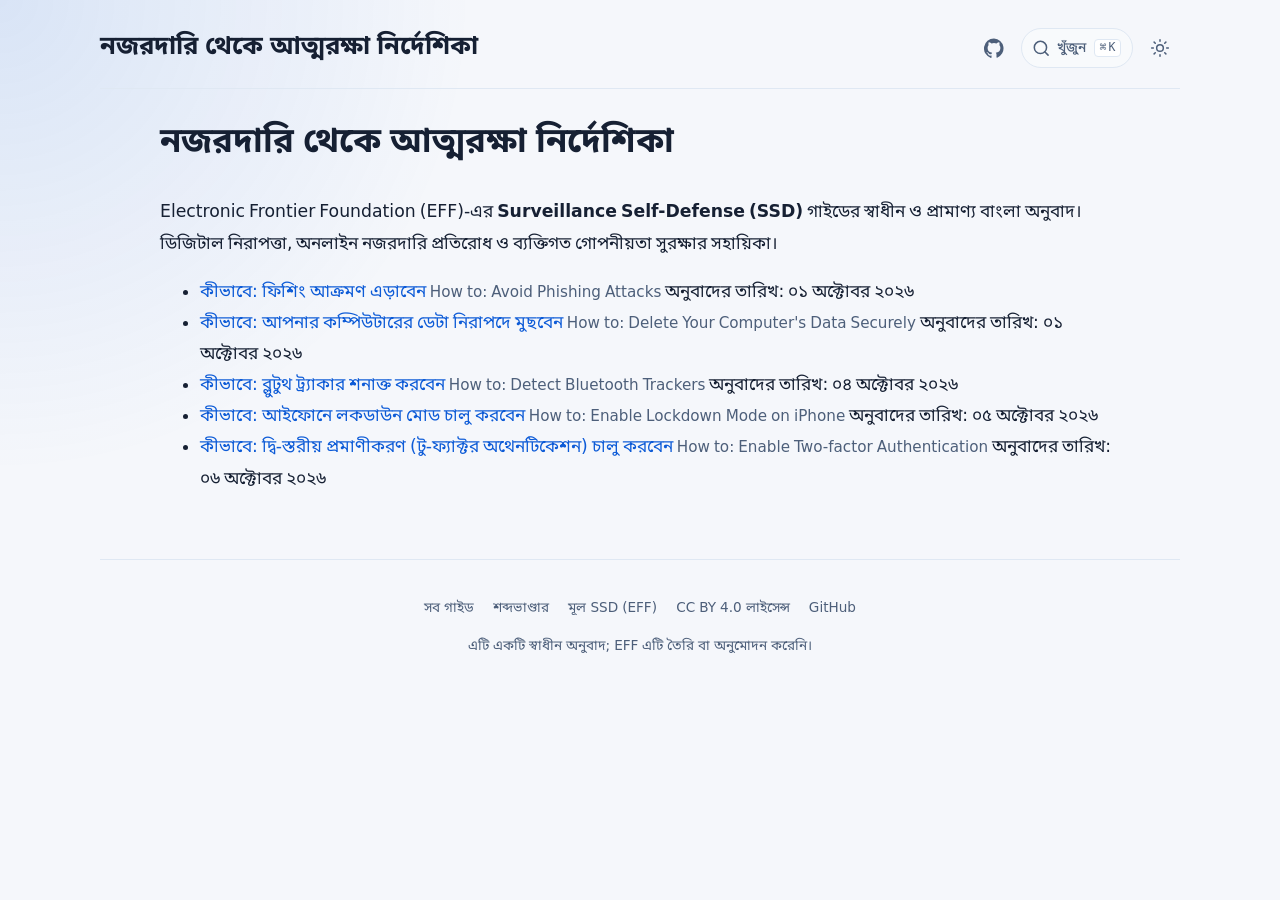
==== commit a43e80b1: "feat: update translations and search index for security guides and articles" ====
--- a/ssd/index.html
+++ b/ssd/index.html
@@ -70,36 +70,36 @@
           "hasPart": [
             {
               "@type": "TechArticle",
-              "name": "কীভাবে ফিশিং আক্রমণ এড়াবেন",
-              "headline": "কীভাবে ফিশিং আক্রমণ এড়াবেন — বাংলা অনুবাদ",
+              "name": "কীভাবে: ফিশিং আক্রমণ এড়াবেন",
+              "headline": "কীভাবে: ফিশিং আক্রমণ এড়াবেন — বাংলা অনুবাদ",
               "alternateName": ["How to Avoid Phishing Attacks in Bengali", "ফিশিং আক্রমণ এড়ানোর নিয়ম"],
               "url": "https://translation.samin-yasar.dev/ssd/how-avoid-phishing-attacks/"
             },
             {
               "@type": "TechArticle",
-              "name": "কীভাবে আপনার কম্পিউটারের ডেটা নিরাপদে মুছবেন",
-              "headline": "কীভাবে আপনার কম্পিউটারের ডেটা নিরাপদে মুছবেন — বাংলা অনুবাদ",
+              "name": "কীভাবে: আপনার কম্পিউটারের ডেটা নিরাপদে মুছবেন",
+              "headline": "কীভাবে: আপনার কম্পিউটারের ডেটা নিরাপদে মুছবেন — বাংলা অনুবাদ",
               "alternateName": ["How to Delete Your Computer's Data Securely in Bengali", "কম্পিউটারের ডেটা নিরাপদে মোছার উপায়"],
               "url": "https://translation.samin-yasar.dev/ssd/how-to-delete-your-computers-data-securely/"
             },
             {
               "@type": "TechArticle",
-              "name": "কীভাবে ব্লুটুথ ট্র্যাকার শনাক্ত করবেন",
-              "headline": "কীভাবে ব্লুটুথ ট্র্যাকার শনাক্ত করবেন — বাংলা অনুবাদ",
+              "name": "কীভাবে: ব্লুটুথ ট্র্যাকার শনাক্ত করবেন",
+              "headline": "কীভাবে: ব্লুটুথ ট্র্যাকার শনাক্ত করবেন — বাংলা অনুবাদ",
               "alternateName": ["How to Detect Bluetooth Trackers in Bengali", "ব্লুটুথ ট্র্যাকার শনাক্ত করার নিয়ম"],
               "url": "https://translation.samin-yasar.dev/ssd/how-to-detect-bluetooth-trackers/"
             },
             {
               "@type": "TechArticle",
-              "name": "কীভাবে আইফোনে লকডাউন মোড চালু করবেন",
-              "headline": "কীভাবে আইফোনে লকডাউন মোড চালু করবেন — বাংলা অনুবাদ",
-              "alternateName": ["How to Enable Lockdown Mode on iPhone in Bengali", "আইফোনে লকডাউন মোড চালু করার গাইড"],
+              "name": "কীভাবে: আইফোনে লকডাউন মোড চালু করবেন",
+              "headline": "কীভাবে: আইফোনে লকডাউন মোড চালু করবেন — বাংলা অনুবাদ",
+              "alternateName": ["How to: Enable Lockdown Mode on iPhone in Bengali", "আইফোনে লকডাউন মোড চালু করার গাইড"],
               "url": "https://translation.samin-yasar.dev/ssd/how-to-enable-lockdown-mode-on-iphone/"
             },
             {
               "@type": "TechArticle",
-              "name": "কীভাবে দ্বি-স্তরীয় প্রমাণীকরণ (টু-ফ্যাক্টর অথেনটিকেশন) চালু করবেন",
-              "headline": "কীভাবে দ্বি-স্তরীয় প্রমাণীকরণ (টু-ফ্যাক্টর অথেনটিকেশন) চালু করবেন — বাংলা অনুবাদ",
+              "name": "কীভাবে: দ্বি-স্তরীয় প্রমাণীকরণ (টু-ফ্যাক্টর অথেনটিকেশন) চালু করবেন",
+              "headline": "কীভাবে: দ্বি-স্তরীয় প্রমাণীকরণ (টু-ফ্যাক্টর অথেনটিকেশন) চালু করবেন — বাংলা অনুবাদ",
               "alternateName": ["How to Enable Two-factor Authentication in Bengali", "টু-ফ্যাক্টর অথেনটিকেশন চালু করার নিয়ম"],
               "url": "https://translation.samin-yasar.dev/ssd/how-enable-two-factor-authentication/"
             }
@@ -163,27 +163,27 @@
 
       <ul class="guide-list">
         <li>
-          <a href="/ssd/how-avoid-phishing-attacks/">কীভাবে ফিশিং আক্রমণ এড়াবেন</a>
+          <a href="/ssd/how-avoid-phishing-attacks/">কীভাবে: ফিশিং আক্রমণ এড়াবেন</a>
           <span class="english-title">How to: Avoid Phishing Attacks</span>
           <span class="date">অনুবাদের তারিখ: ০১ অক্টোবর ২০২৬</span>
         </li>
         <li>
-          <a href="/ssd/how-to-delete-your-computers-data-securely/">কীভাবে আপনার কম্পিউটারের ডেটা নিরাপদে মুছবেন</a>
+          <a href="/ssd/how-to-delete-your-computers-data-securely/">কীভাবে: আপনার কম্পিউটারের ডেটা নিরাপদে মুছবেন</a>
           <span class="english-title">How to: Delete Your Computer's Data Securely</span>
           <span class="date">অনুবাদের তারিখ: ০১ অক্টোবর ২০২৬</span>
         </li>
         <li>
-          <a href="/ssd/how-to-detect-bluetooth-trackers/">কীভাবে ব্লুটুথ ট্র্যাকার শনাক্ত করবেন</a>
+          <a href="/ssd/how-to-detect-bluetooth-trackers/">কীভাবে: ব্লুটুথ ট্র্যাকার শনাক্ত করবেন</a>
           <span class="english-title">How to: Detect Bluetooth Trackers</span>
           <span class="date">অনুবাদের তারিখ: ০৪ অক্টোবর ২০২৬</span>
         </li>
         <li>
-          <a href="/ssd/how-to-enable-lockdown-mode-on-iphone/">কীভাবে আইফোনে লকডাউন মোড চালু করবেন</a>
+          <a href="/ssd/how-to-enable-lockdown-mode-on-iphone/">কীভাবে: আইফোনে লকডাউন মোড চালু করবেন</a>
           <span class="english-title">How to: Enable Lockdown Mode on iPhone</span>
           <span class="date">অনুবাদের তারিখ: ০৫ অক্টোবর ২০২৬</span>
         </li>
         <li>
-          <a href="/ssd/how-enable-two-factor-authentication/">কীভাবে দ্বি-স্তরীয় প্রমাণীকরণ (টু-ফ্যাক্টর অথেনটিকেশন) চালু করবেন</a>
+          <a href="/ssd/how-enable-two-factor-authentication/">কীভাবে: দ্বি-স্তরীয় প্রমাণীকরণ (টু-ফ্যাক্টর অথেনটিকেশন) চালু করবেন</a>
           <span class="english-title">How to: Enable Two-factor Authentication</span>
           <span class="date">অনুবাদের তারিখ: ০৬ অক্টোবর ২০২৬</span>
         </li>
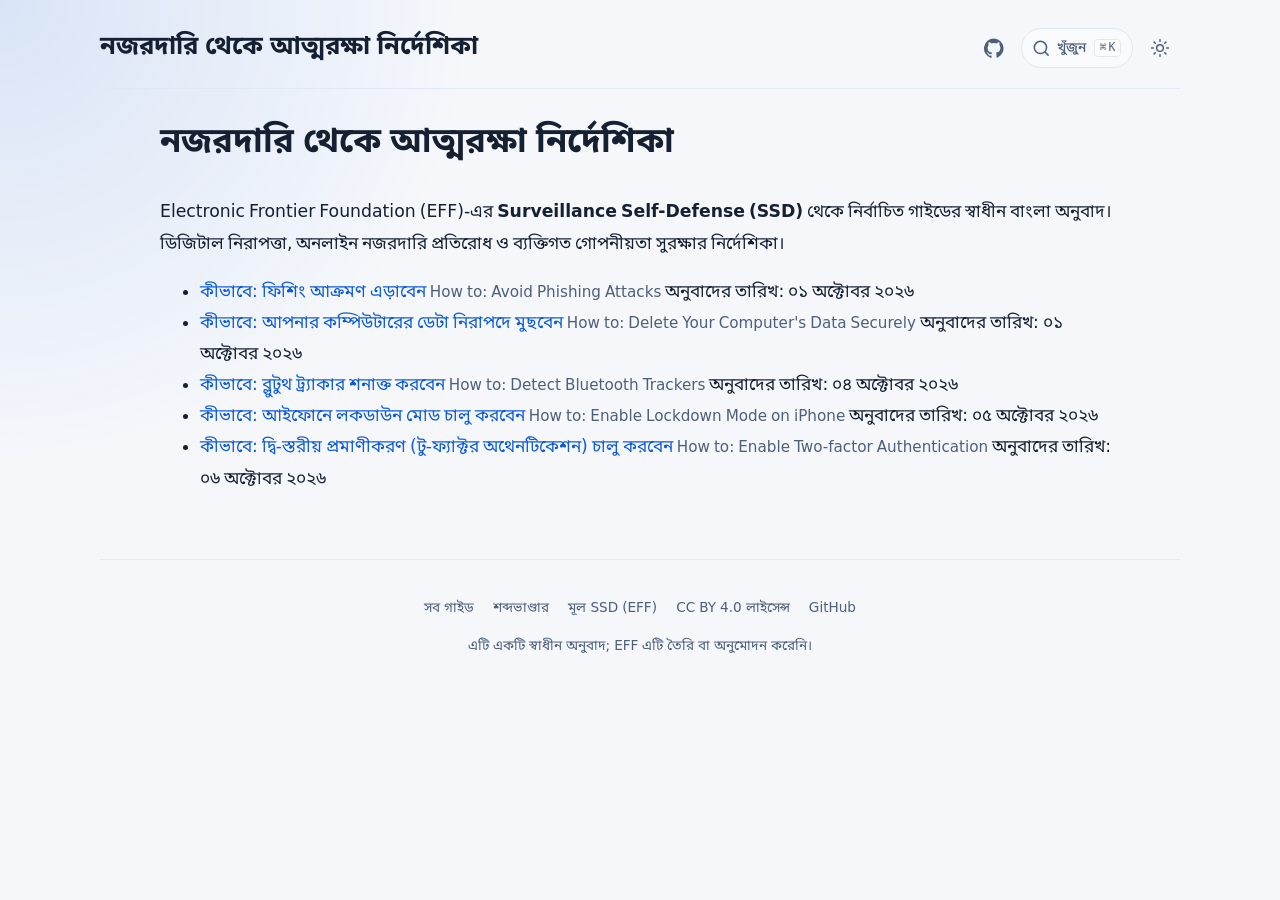
==== commit 5bf183d8: "fix: update translation strings and layout in index.html" ====
--- a/ssd/index.html
+++ b/ssd/index.html
@@ -7,7 +7,7 @@
   <meta http-equiv="content-language" content="bn">
   <title>নজরদারি থেকে আত্মরক্ষা নির্দেশিকা (Surveillance Self-Defense) — SSD বাংলা অনুবাদ</title>
   <meta name="description"
-    content="ইলেকট্রনিক ফ্রন্টিয়ার ফাউন্ডেশন (EFF)-এর Surveillance Self-Defense (SSD) গাইডের প্রামাণ্য বাংলা অনুবাদ। ফিশিং প্রতিরোধ, ডেটা মুছে ফেলা, ব্লুটুথ ট্র্যাকার শনাক্তকরণ, আইফোন লকডাউন মোড ও টু-ফ্যাক্টর অথেনটিকেশন (2FA)-এর পূর্ণাঙ্গ সহায়িকা।">
+    content="ইলেকট্রনিক ফ্রন্টিয়ার ফাউন্ডেশন (EFF)-এর Surveillance Self-Defense (SSD) থেকে নির্বাচিত গাইডের স্বাধীন বাংলা অনুবাদ। ফিশিং প্রতিরোধ, ডেটা মুছে ফেলা, ব্লুটুথ ট্র্যাকার শনাক্তকরণ, আইফোন লকডাউন মোড ও টু-ফ্যাক্টর অথেনটিকেশন (2FA) নিয়ে নির্দেশিকা।">
   <meta name="keywords"
     content="নজরদারি থেকে আত্মরক্ষা, নজরদারি থেকে আত্মরক্ষা নির্দেশিকা, Surveillance Self-Defense, SSD Bengali Translation, SSD Bengali, Surveillance Self Defense Bangla, EFF SSD Bangla, ডিজিটাল নিরাপত্তা বাংলা, সাইবার নিরাপত্তা নির্দেশিকা, ফিশিং প্রতিরোধ, টু-ফ্যাক্টর প্রমাণীকরণ, ব্লুটুথ ট্র্যাকার শনাক্ত, আইফোন লকডাউন মোড, ডেটা মুছে ফেলা, privacy guides bengali, cyber security bengali">
   <meta name="author" content="Electronic Frontier Foundation (EFF), অনুবাদক: সামিন ইয়াসার">
@@ -21,14 +21,14 @@
   <meta property="og:type" content="website">
   <meta property="og:title" content="নজরদারি থেকে আত্মরক্ষা নির্দেশিকা (Surveillance Self-Defense) — SSD বাংলা অনুবাদ">
   <meta property="og:description"
-    content="EFF-এর Surveillance Self-Defense নির্দেশিকাগুলোর স্বাধীন ও প্রামাণ্য বাংলা অনুবাদ। ডিজিটাল নিরাপত্তা ও নজরদারি প্রতিরোধ বিষয়ক উন্মুক্ত সহায়িকা।">
+    content="EFF-এর Surveillance Self-Defense থেকে নির্বাচিত গাইডের স্বাধীন বাংলা অনুবাদ। ডিজিটাল নিরাপত্তা ও নজরদারি প্রতিরোধ বিষয়ক উন্মুক্ত নির্দেশিকা।">
   <meta property="og:url" content="https://translation.samin-yasar.dev/ssd/">
   <meta property="og:locale" content="bn_BD">
 
   <meta name="twitter:card" content="summary">
   <meta name="twitter:title" content="নজরদারি থেকে আত্মরক্ষা নির্দেশিকা (Surveillance Self-Defense) — SSD বাংলা অনুবাদ">
   <meta name="twitter:description"
-    content="EFF-এর Surveillance Self-Defense নির্দেশিকাগুলোর স্বাধীন ও প্রামাণ্য বাংলা অনুবাদ। ডিজিটাল নিরাপত্তা ও নজরদারি প্রতিরোধ বিষয়ক উন্মুক্ত সহায়িকা।">
+    content="EFF-এর Surveillance Self-Defense থেকে নির্বাচিত গাইডের স্বাধীন বাংলা অনুবাদ। ডিজিটাল নিরাপত্তা ও নজরদারি প্রতিরোধ বিষয়ক উন্মুক্ত নির্দেশিকা।">
 
   <script type="application/ld+json">
     {
@@ -49,7 +49,7 @@
             "EFF Surveillance Self-Defense in Bengali",
             "ডিজিটাল নিরাপত্তা ও নজরদারি থেকে আত্মরক্ষা নির্দেশিকা"
           ],
-          "description": "ইলেকট্রনিক ফ্রন্টিয়ার ফাউন্ডেশন (EFF)-এর Surveillance Self-Defense (SSD) গাইডের স্বাধীন ও প্রামাণ্য বাংলা অনুবাদ।",
+          "description": "ইলেকট্রনিক ফ্রন্টিয়ার ফাউন্ডেশন (EFF)-এর Surveillance Self-Defense (SSD) থেকে নির্বাচিত গাইডের স্বাধীন বাংলা অনুবাদ।",
           "inLanguage": "bn",
           "publisher": {
             "@type": "Organization",
@@ -159,7 +159,7 @@
 
     <main id="main" class="page-content">
       <h1>নজরদারি থেকে আত্মরক্ষা নির্দেশিকা</h1>
-      <p class="intro">Electronic Frontier Foundation (EFF)-এর <strong>Surveillance Self-Defense (SSD)</strong> গাইডের স্বাধীন ও প্রামাণ্য বাংলা অনুবাদ। ডিজিটাল নিরাপত্তা, অনলাইন নজরদারি প্রতিরোধ ও ব্যক্তিগত গোপনীয়তা সুরক্ষার সহায়িকা।</p>
+      <p class="intro">Electronic Frontier Foundation (EFF)-এর <strong>Surveillance Self-Defense (SSD)</strong> থেকে নির্বাচিত গাইডের স্বাধীন বাংলা অনুবাদ। ডিজিটাল নিরাপত্তা, অনলাইন নজরদারি প্রতিরোধ ও ব্যক্তিগত গোপনীয়তা সুরক্ষার নির্দেশিকা।</p>
 
       <ul class="guide-list">
         <li>
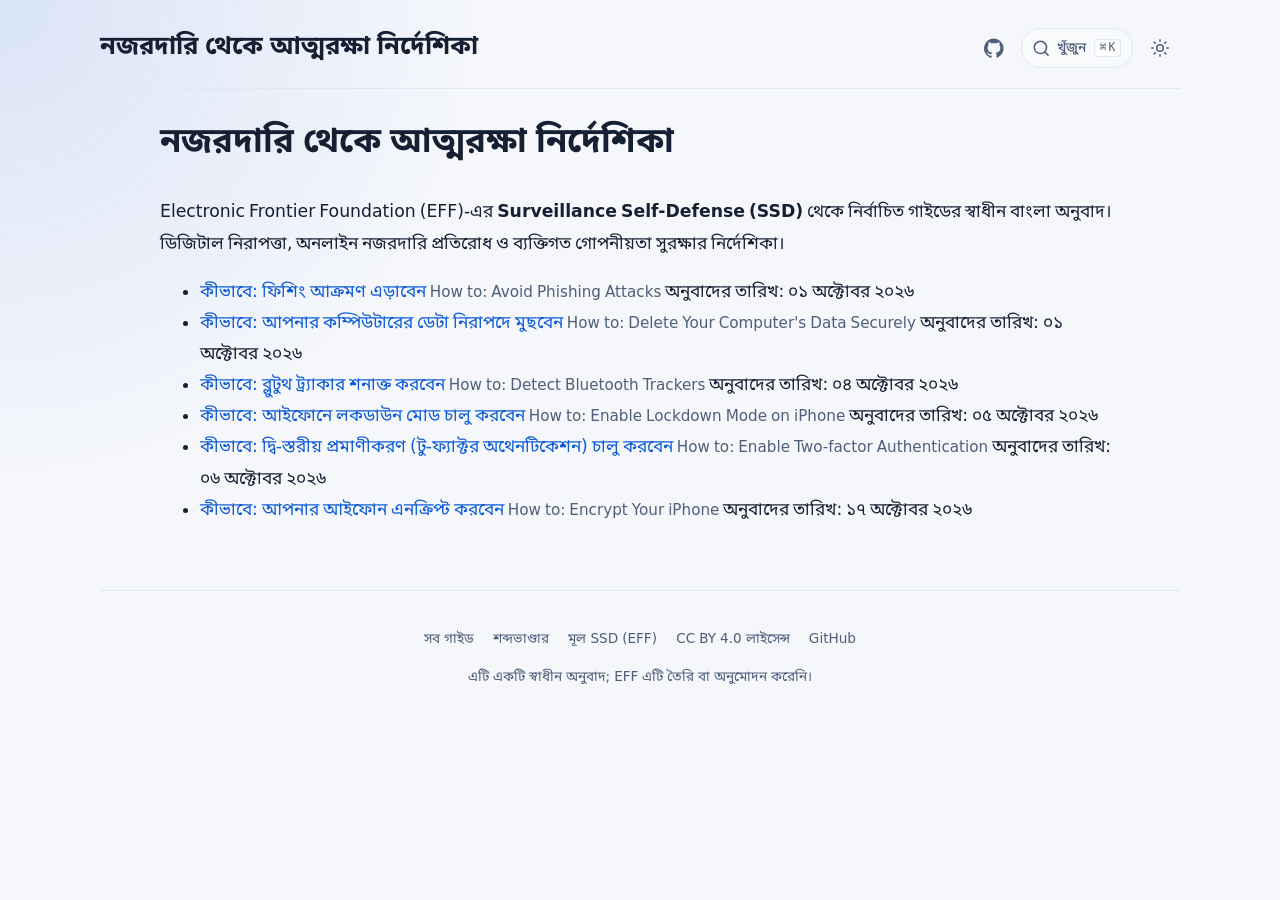
==== commit 6b69c00b: "feat: add translation guide for encrypting iPhone and update sitemap and search index" ====
--- a/ssd/index.html
+++ b/ssd/index.html
@@ -102,6 +102,13 @@
               "headline": "কীভাবে: দ্বি-স্তরীয় প্রমাণীকরণ (টু-ফ্যাক্টর অথেনটিকেশন) চালু করবেন — বাংলা অনুবাদ",
               "alternateName": ["How to Enable Two-factor Authentication in Bengali", "টু-ফ্যাক্টর অথেনটিকেশন চালু করার নিয়ম"],
               "url": "https://translation.samin-yasar.dev/ssd/how-enable-two-factor-authentication/"
+            },
+            {
+              "@type": "TechArticle",
+              "name": "কীভাবে: আপনার আইফোন এনক্রিপ্ট করবেন",
+              "headline": "কীভাবে: আপনার আইফোন এনক্রিপ্ট করবেন — বাংলা অনুবাদ",
+              "alternateName": ["How to: Encrypt Your iPhone in Bengali", "আইফোন এনক্রিপ্ট করার নির্দেশিকা"],
+              "url": "https://translation.samin-yasar.dev/ssd/how-encrypt-your-iphone/"
             }
           ]
         },
@@ -187,6 +194,11 @@
           <span class="english-title">How to: Enable Two-factor Authentication</span>
           <span class="date">অনুবাদের তারিখ: ০৬ অক্টোবর ২০২৬</span>
         </li>
+        <li>
+          <a href="/ssd/how-encrypt-your-iphone/">কীভাবে: আপনার আইফোন এনক্রিপ্ট করবেন</a>
+          <span class="english-title">How to: Encrypt Your iPhone</span>
+          <span class="date">অনুবাদের তারিখ: ১৭ অক্টোবর ২০২৬</span>
+        </li>
       </ul>
     </main>
 
